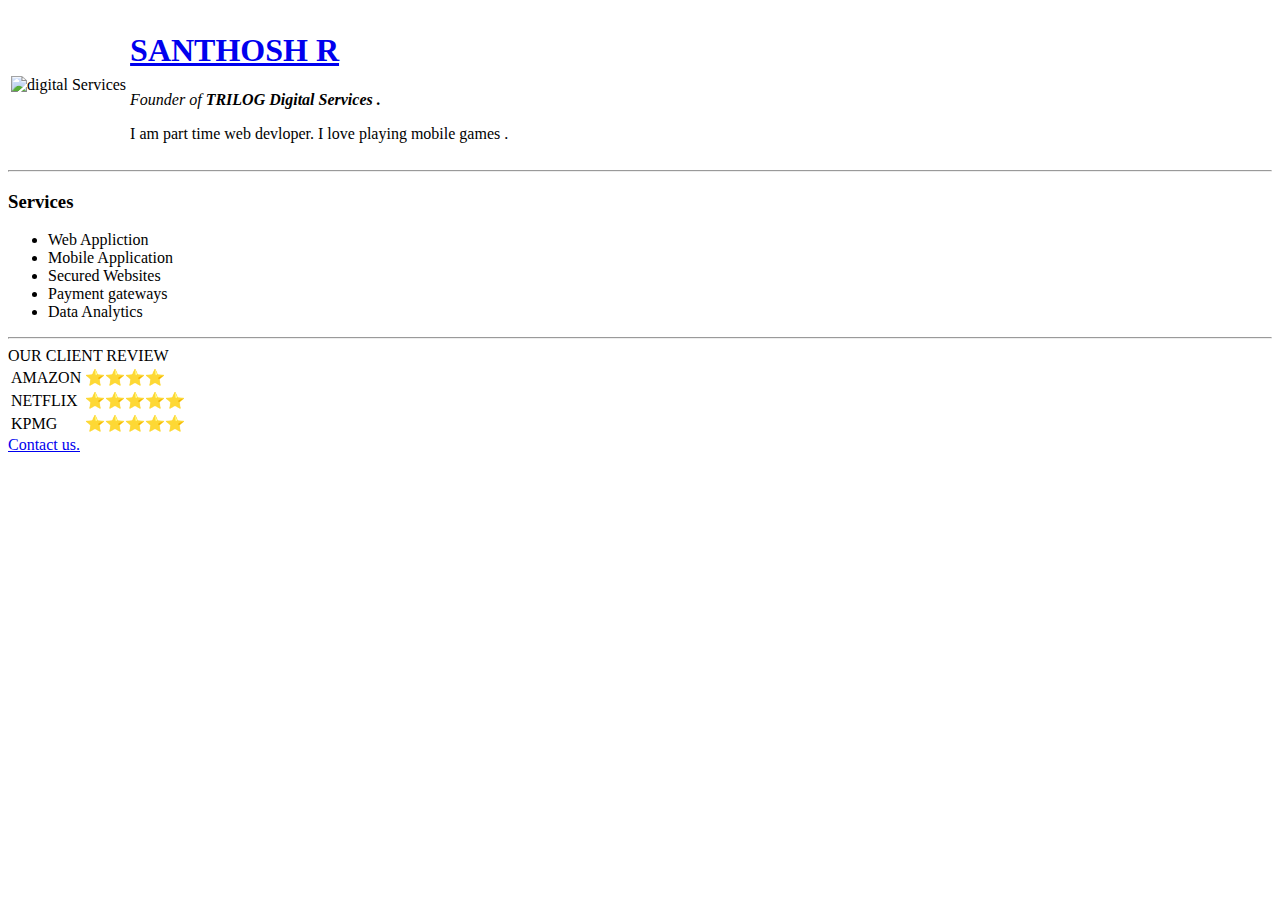
==== index.html @ 81110927 "Add initial changes to cv" ====
<!DOCTYPE html>
<html lang="en" dir="ltr">

<head>
  <meta charset="utf-8">
  <title>SR's</title>
</head>

<body>
  <table>
    <tr>
      <td><img src="circle-cropped (1).png" alt="digital Services" width="300" height="225" title="Trilog"></td>
      <td>  <h1><a href="https://www.linkedin.com/in/santhosh-ramesh-8203a4131/">SANTHOSH R</a></h1>
        <p><em>Founder of <strong>TRILOG Digital Services .</strong> </em></p>
        <p>I am part time web devloper. I love playing mobile games . </p></td>
    </tr>
  </table>


  <hr>
  <h3><strong>Services</strong></h3>
  <ul>
    <li>Web Appliction</li>
    <li>Mobile Application</li>
    <li>Secured Websites</li>
    <li>Payment gateways</li>
    <li>Data Analytics</li>
  </ul>
  <hr>
  <table >
    <thead>
      OUR CLIENT REVIEW
      <tr>
        <td>AMAZON</td>
        <td>⭐️⭐️⭐️⭐️</td>
      </tr>
      <tr>
        <td>NETFLIX</td>
        <td>⭐️⭐️⭐️⭐️⭐️</td>
      </tr>
      <tr>
        <td>KPMG</td>
        <td>⭐️⭐️⭐️⭐️⭐️</td>
      </tr>
    </thead>
  </table>
  <a href="contact.html">Contact us.</a>

</body>

</html>
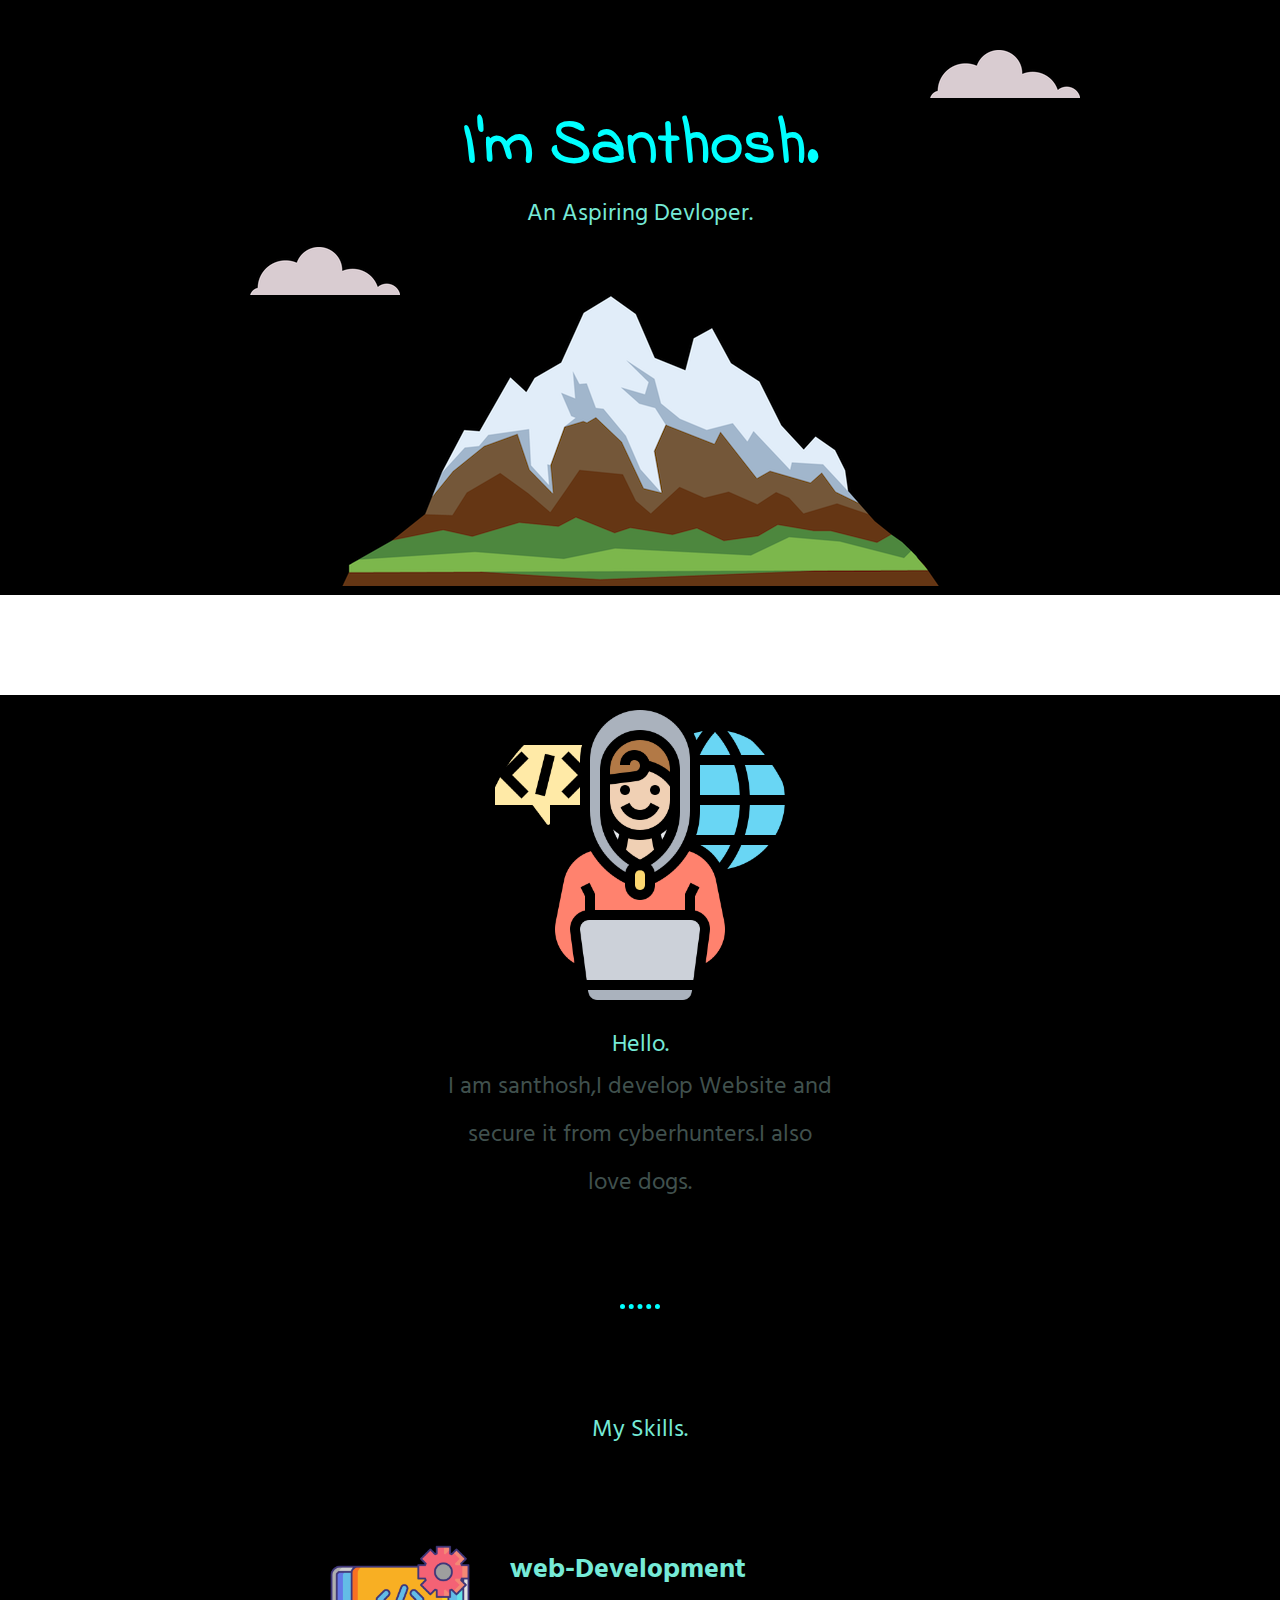
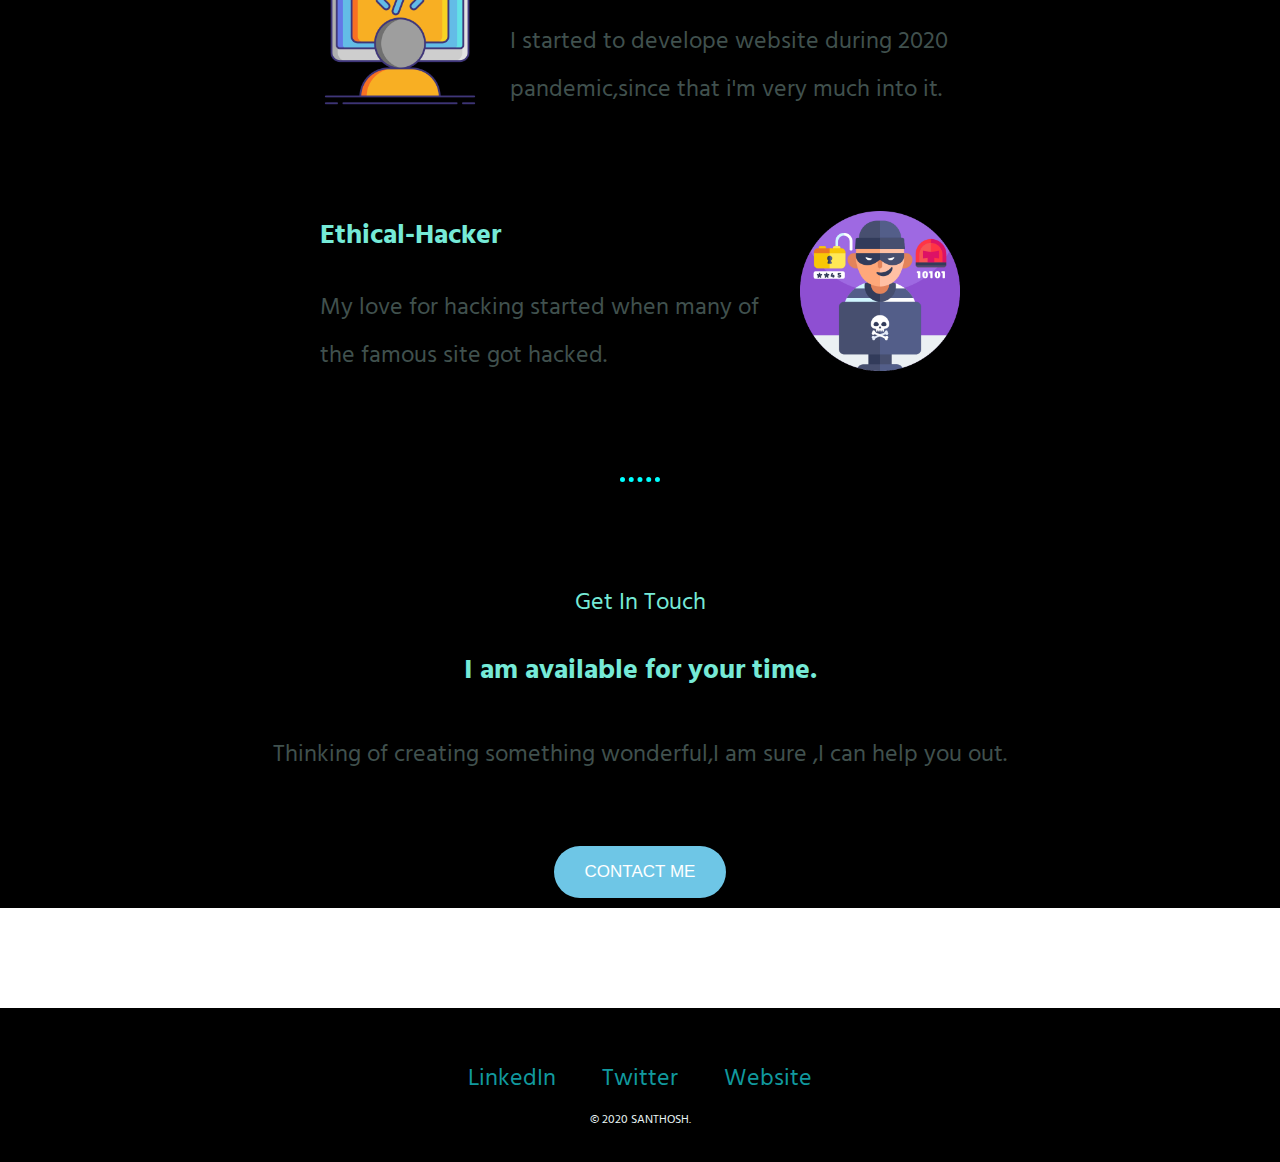
==== commit 3bba29ab: "Add files via upload" ====
--- a/index.html
+++ b/index.html
@@ -4,47 +4,56 @@
 <head>
   <meta charset="utf-8">
   <title>SR's</title>
+  <link rel="stylesheet" href="style.css">
+  <link rel="icon" href="favicon.ico">
+  <link href="https://fonts.googleapis.com/css2?family=Indie+Flower&display=swap" rel="stylesheet">
+  <link href="https://fonts.googleapis.com/css2?family=Hind+Vadodara&display=swap" rel="stylesheet">
 </head>
 
 <body>
-  <table>
-    <tr>
-      <td><img src="circle-cropped (1).png" alt="digital Services" width="300" height="225" title="Trilog"></td>
-      <td>  <h1><a href="https://www.linkedin.com/in/santhosh-ramesh-8203a4131/">SANTHOSH R</a></h1>
-        <p><em>Founder of <strong>TRILOG Digital Services .</strong> </em></p>
-        <p>I am part time web devloper. I love playing mobile games . </p></td>
-    </tr>
-  </table>
+  <div class="top-container">
+    <img class="top-cloud" src="cloud.png" alt="">
+    <h1>I'm Santhosh.</h1>
+    <h2>An Aspiring Devloper.</h2>
+      <img class="bottom-cloud" src="cloud.png" alt="">
+    <img src="mountain.png" alt="">
 
+  </div>
+  <div class="middle-container">
+    <div class="profile">
+      <img class="propic" src="propic.png" alt="santhosh's profile pic">
+      <h2>Hello.</h2>
+      <p class="intro">I am santhosh,I develop Website and secure it from cyberhunters.I also love dogs.</p>
+    </div>
+    <hr>
+    <div class="skills">
+      <h2>My Skills.</h2>
+      <div class="skill-row">
+        <img class="webimage" src="web-development.png" alt="web-developer">
+        <h3>web-Development</h3>
+        <p class="skill1">I started to develope website during 2020 pandemic,since that i'm very much into it.</p>
+      </div>
+      <div class="skill-row">
+        <img class="cyberexpert" src="cyber.png" alt="cyberexpertman">
+        <h3>Ethical-Hacker</h3>
+        <p class="skill2">My love for hacking started when many of the famous site got hacked.</p>
+      </div>
+    </div>
+    <hr>
+    <div class="contact-me">
+      <h2>Get In Touch</h2>
+      <h3>I am available for your time.</h3>
+      <p class="connectme">Thinking of creating something wonderful,I am sure ,I can help you out. </p>
+      <a  href="mailto:santhoshramesh7@gmail.com" class="btn">CONTACT ME</a>
+    </div>
+  </div>
+  <div class="bottom-container">
+    <a class="footer-link" href="https://www.linkedin.com/">LinkedIn</a>
+    <a class="footer-link" href="https://twitter.com/">Twitter</a>
+    <a class="footer-link" href="https://www.appbrewery.co/">Website</a>
+    <p class="copyright">© 2020 SANTHOSH.</p>
+  </div>
 
-  <hr>
-  <h3><strong>Services</strong></h3>
-  <ul>
-    <li>Web Appliction</li>
-    <li>Mobile Application</li>
-    <li>Secured Websites</li>
-    <li>Payment gateways</li>
-    <li>Data Analytics</li>
-  </ul>
-  <hr>
-  <table >
-    <thead>
-      OUR CLIENT REVIEW
-      <tr>
-        <td>AMAZON</td>
-        <td>⭐️⭐️⭐️⭐️</td>
-      </tr>
-      <tr>
-        <td>NETFLIX</td>
-        <td>⭐️⭐️⭐️⭐️⭐️</td>
-      </tr>
-      <tr>
-        <td>KPMG</td>
-        <td>⭐️⭐️⭐️⭐️⭐️</td>
-      </tr>
-    </thead>
-  </table>
-  <a href="contact.html">Contact us.</a>
 
 </body>
 
--- a/style.css
+++ b/style.css
@@ -0,0 +1,132 @@
+body {
+  color: #40514E;
+  margin: 0;
+  text-align: center;
+  font-family: 'Hind Vadodara', sans-serif;
+  font-size: 150%;
+}
+
+h1 {
+  width: auto;
+  margin: 0 auto 0 auto;
+  font-family: 'Indie Flower', cursive;
+  font-size: 4rem;
+  color: #00ffff;
+}
+
+h2 {
+  margin: auto;
+  text-align: center;
+  font-family: 'Hind Vadodara', sans-serif;
+  font-size: 100%;
+  color: #76ead7;
+  font-weight: normal;
+}
+
+h3 {
+  color: #76ead7;
+}
+p{
+  line-height: 2;
+}
+.top-container {
+  background-color: #000000;
+  position: relative;
+  padding-top: 100px;
+}
+
+.middle-container {
+  background-color: #000000;
+  margin: 100px 0;
+}
+.propic{
+  width: 25%;
+  margin: auto;
+}
+.bottom-container
+{
+  background-color: #000000;
+  padding:50px 0 20px;
+}
+.intro {
+  width: 30%;
+  margin: auto;
+}
+
+.Dev {
+  text-decoration: underline;
+}
+
+.top-cloud {
+  position: absolute;
+  right: 200px;
+  top: 50px;
+}
+
+.bottom-cloud {
+  position: absolute;
+  left: 250px;
+  bottom: 300px;
+}
+
+.skill-row {
+  width: 50%;
+  margin: 100px auto 100px auto;
+  text-align: left;
+}
+
+.webimage {
+  width: 25%;
+  float: left;
+  margin-right: 30px;
+}
+
+.cyberexpert {
+  width: 25%;
+  float: right;
+  margin-left: 30px;
+}
+.connectme{
+  margin: 40px auto 60px;
+}
+hr {
+  border-style: none;
+  border-top-style: dotted;
+  border-width: thick;
+  width: 40px;
+  border-color:#00ffff;
+  margin:100px auto;
+
+}
+a {
+  color: #11999E;
+  font-family: 'Hind Vadodara'sans-serif;
+  margin: 10px 20px;
+  text-decoration: none;
+}
+a:hover{
+  color: #eaf6f6;
+}
+
+.btn {
+	background-color:#6ec6e6;
+	border-radius:42px;
+	display:inline-block;
+	cursor:pointer;
+	color:#ffffff;
+	font-family:Arial;
+	font-size:17px;
+	padding:16px 31px;
+	text-decoration:none;
+}
+.btn:hover {
+	background-color:#58f0f0;
+}
+.btn:active {
+	position:relative;
+	top:1px;
+}
+.copyright{
+  color: #eaf6f6;
+  font-size: 0.75rem;
+}
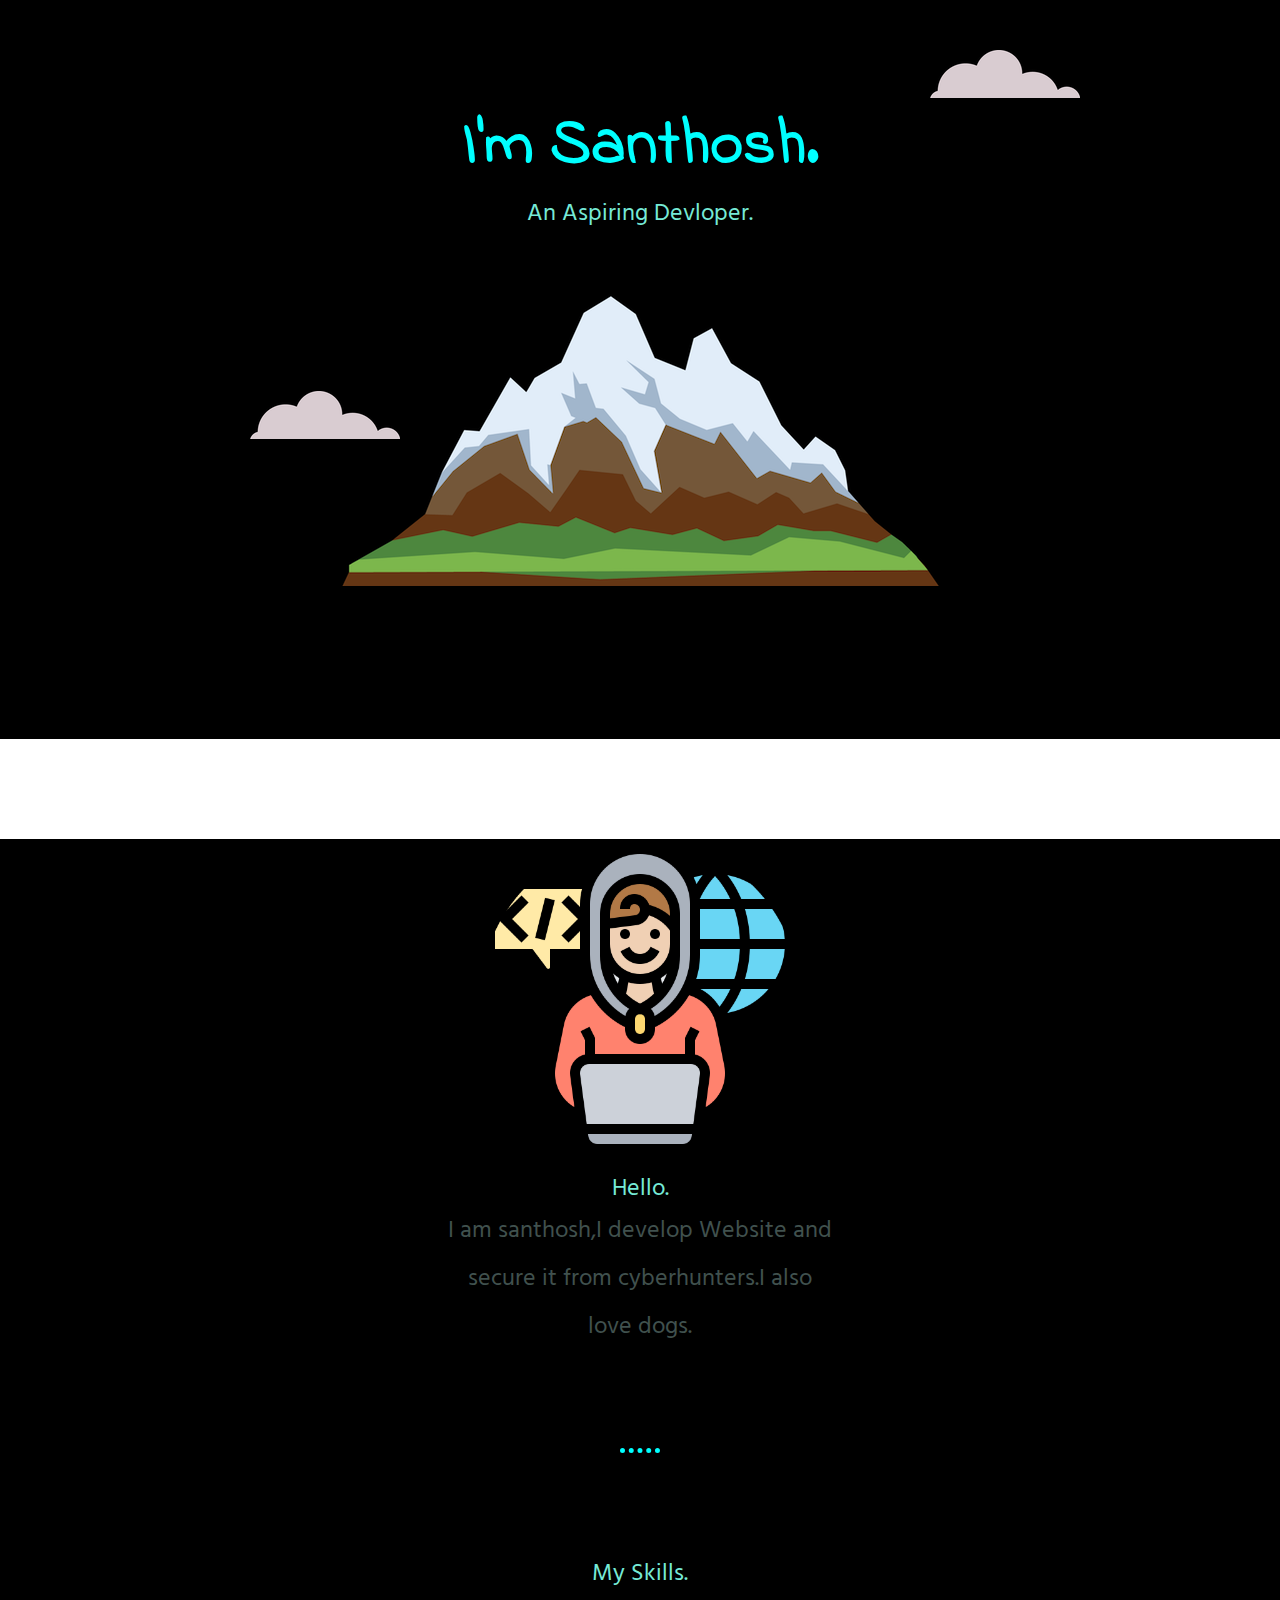
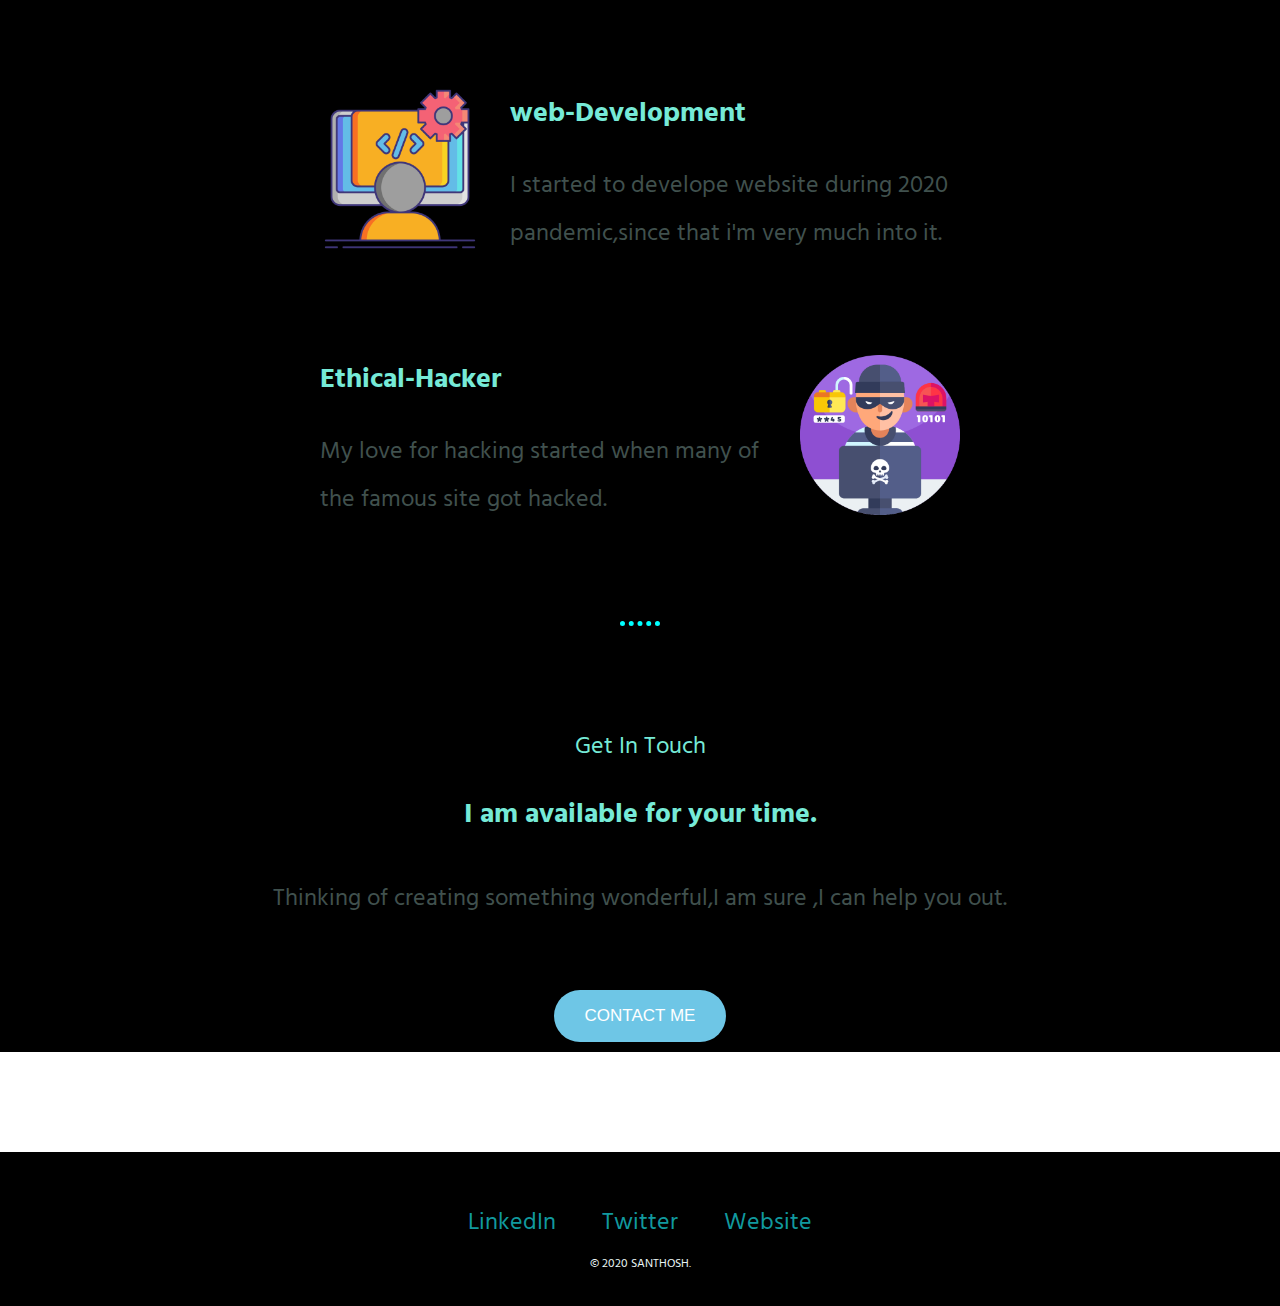
==== commit e5e3e286: "Add files via upload" ====
--- a/index.html
+++ b/index.html
@@ -17,7 +17,11 @@
     <h2>An Aspiring Devloper.</h2>
       <img class="bottom-cloud" src="cloud.png" alt="">
     <img src="mountain.png" alt="">
-
+       <br>
+       <br>
+       <br>
+       <br>
+       <br>
   </div>
   <div class="middle-container">
     <div class="profile">
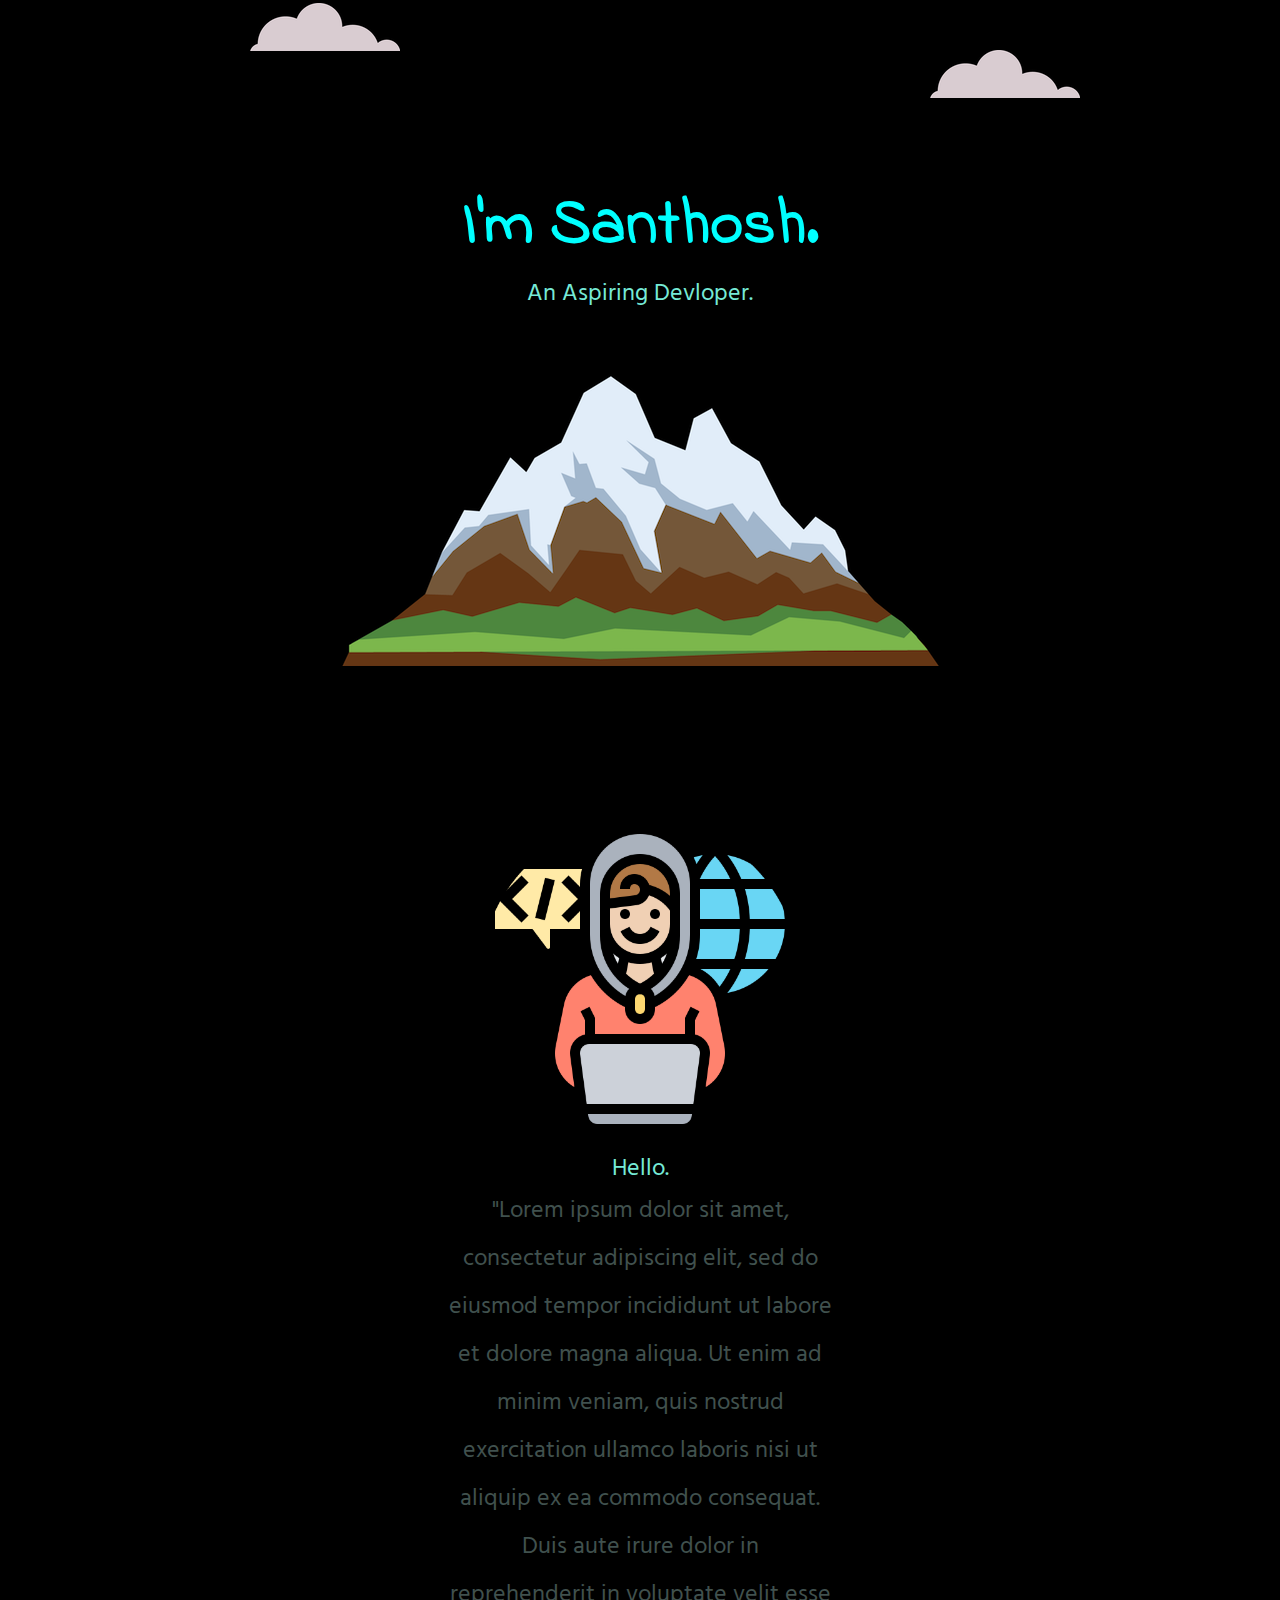
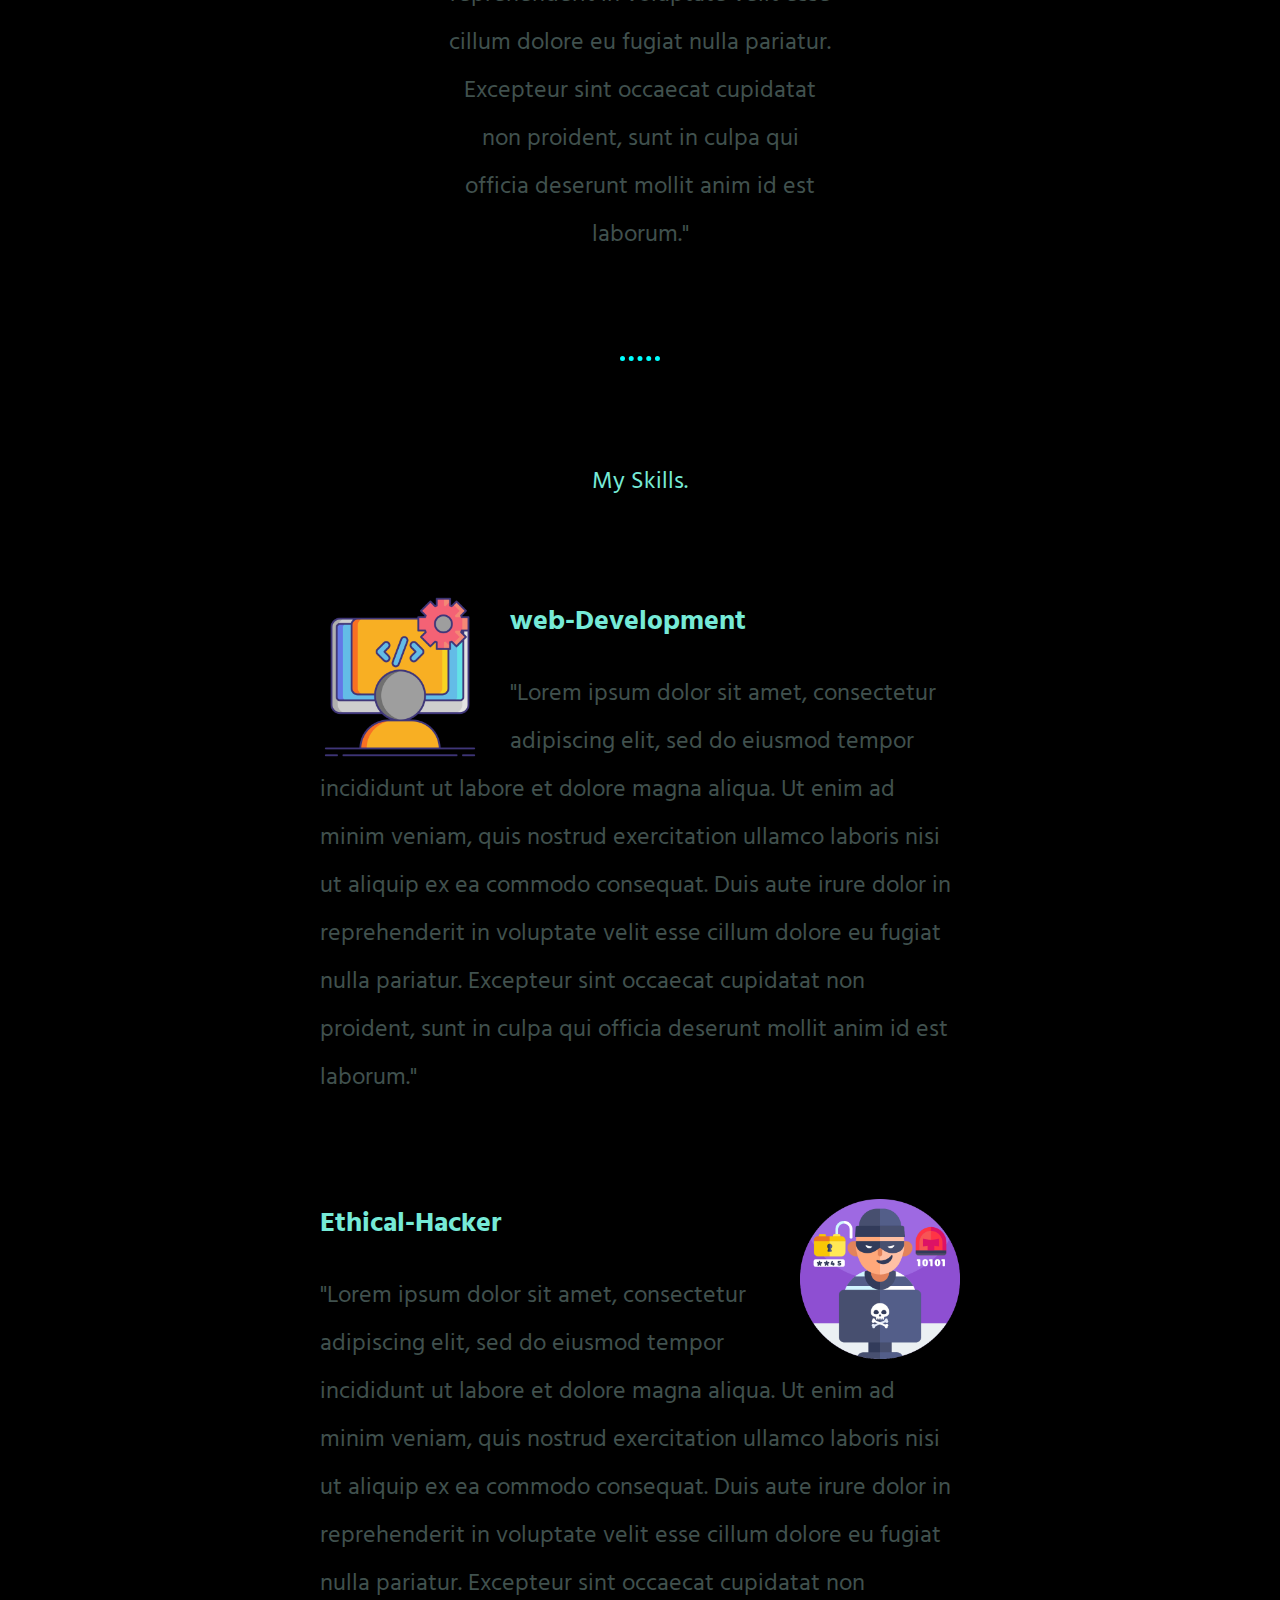
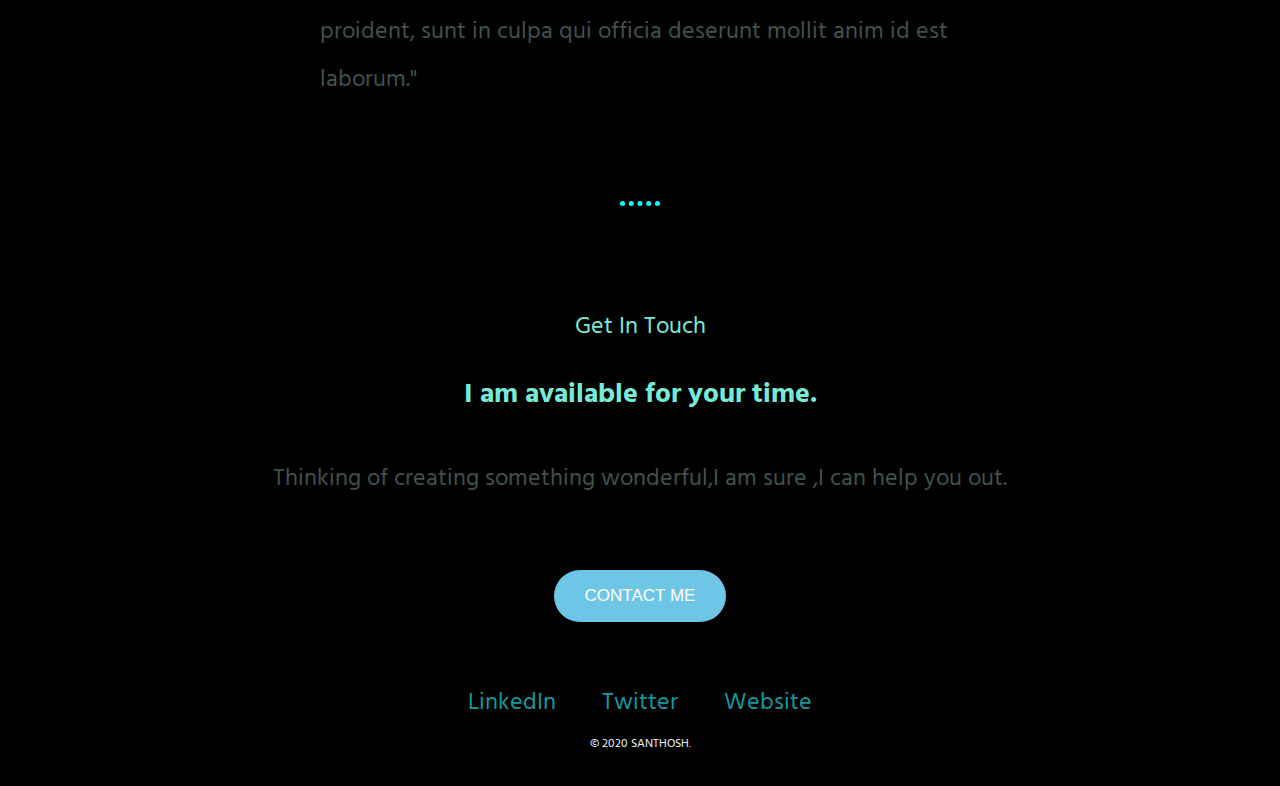
==== commit fcb46e3a: "Add files via upload" ====
--- a/index.html
+++ b/index.html
@@ -11,23 +11,28 @@
 </head>
 
 <body>
+
   <div class="top-container">
+
     <img class="top-cloud" src="cloud.png" alt="">
     <h1>I'm Santhosh.</h1>
     <h2>An Aspiring Devloper.</h2>
-      <img class="bottom-cloud" src="cloud.png" alt="">
+    <img class="bottom-cloud" src="cloud.png" alt="">
     <img src="mountain.png" alt="">
-       <br>
-       <br>
-       <br>
-       <br>
-       <br>
+    <br>
+    <br>
+    <br>
+    <br>
+    <br>
   </div>
   <div class="middle-container">
     <div class="profile">
       <img class="propic" src="propic.png" alt="santhosh's profile pic">
       <h2>Hello.</h2>
-      <p class="intro">I am santhosh,I develop Website and secure it from cyberhunters.I also love dogs.</p>
+      <p class="intro">"Lorem ipsum dolor sit amet, consectetur adipiscing elit, sed do eiusmod tempor incididunt ut labore et dolore magna aliqua. Ut enim ad minim veniam, quis nostrud exercitation ullamco laboris nisi ut aliquip ex ea commodo
+        consequat. Duis aute irure dolor in reprehenderit in voluptate velit esse cillum dolore eu fugiat nulla pariatur. Excepteur sint occaecat cupidatat non proident, sunt in culpa qui officia deserunt mollit anim id est laborum." </p>
+
+      <!-- <p class="intro">I am santhosh,I develop Website and secure it from cyberhunters.I also love dogs.</p> -->
     </div>
     <hr>
     <div class="skills">
@@ -35,12 +40,18 @@
       <div class="skill-row">
         <img class="webimage" src="web-development.png" alt="web-developer">
         <h3>web-Development</h3>
-        <p class="skill1">I started to develope website during 2020 pandemic,since that i'm very much into it.</p>
+        <p class="skill1">
+          "Lorem ipsum dolor sit amet, consectetur adipiscing elit, sed do eiusmod tempor incididunt ut labore et dolore magna aliqua. Ut enim ad minim veniam, quis nostrud exercitation ullamco laboris nisi ut aliquip ex ea commodo consequat. Duis aute irure dolor in reprehenderit in voluptate velit esse cillum dolore eu fugiat nulla pariatur. Excepteur sint occaecat cupidatat non proident, sunt in culpa qui officia deserunt mollit anim id est laborum."</p>
+        </p></p>
+        <!-- <p class="skill1">I started to develope website during 2020 pandemic,since that i'm very much into it.</p> -->
       </div>
       <div class="skill-row">
         <img class="cyberexpert" src="cyber.png" alt="cyberexpertman">
         <h3>Ethical-Hacker</h3>
-        <p class="skill2">My love for hacking started when many of the famous site got hacked.</p>
+<p class="skill2">
+  "Lorem ipsum dolor sit amet, consectetur adipiscing elit, sed do eiusmod tempor incididunt ut labore et dolore magna aliqua. Ut enim ad minim veniam, quis nostrud exercitation ullamco laboris nisi ut aliquip ex ea commodo consequat. Duis aute irure dolor in reprehenderit in voluptate velit esse cillum dolore eu fugiat nulla pariatur. Excepteur sint occaecat cupidatat non proident, sunt in culpa qui officia deserunt mollit anim id est laborum."</p>
+</p></p>
+        <!-- <p class="skill2">My love for hacking started when many of the famous site got hacked.</p> -->
       </div>
     </div>
     <hr>
@@ -48,7 +59,7 @@
       <h2>Get In Touch</h2>
       <h3>I am available for your time.</h3>
       <p class="connectme">Thinking of creating something wonderful,I am sure ,I can help you out. </p>
-      <a  href="mailto:santhoshramesh7@gmail.com" class="btn">CONTACT ME</a>
+      <a href="mailto:santhoshramesh7@gmail.com" class="btn">CONTACT ME</a>
     </div>
   </div>
   <div class="bottom-container">
--- a/style.css
+++ b/style.css
@@ -30,14 +30,22 @@
   line-height: 2;
 }
 .top-container {
+/* background-image: url("stoc.jpg"); */
   background-color: #000000;
   position: relative;
-  padding-top: 100px;
+  padding-top: 180px;
+
+
+}
+.bottom-cloud {
+  position: relative;
+  top: 3px;
 }
 
 .middle-container {
+  /* background-image: url("stoc.jpg"); */
   background-color: #000000;
-  margin: 100px 0;
+  margin: 0px 0;
 }
 .propic{
   width: 25%;
@@ -45,7 +53,8 @@
 }
 .bottom-container
 {
-  background-color: #000000;
+  /* background-image: url("stoc.jpg"); */
+   background-color: #000000;
   padding:50px 0 20px;
 }
 .intro {
